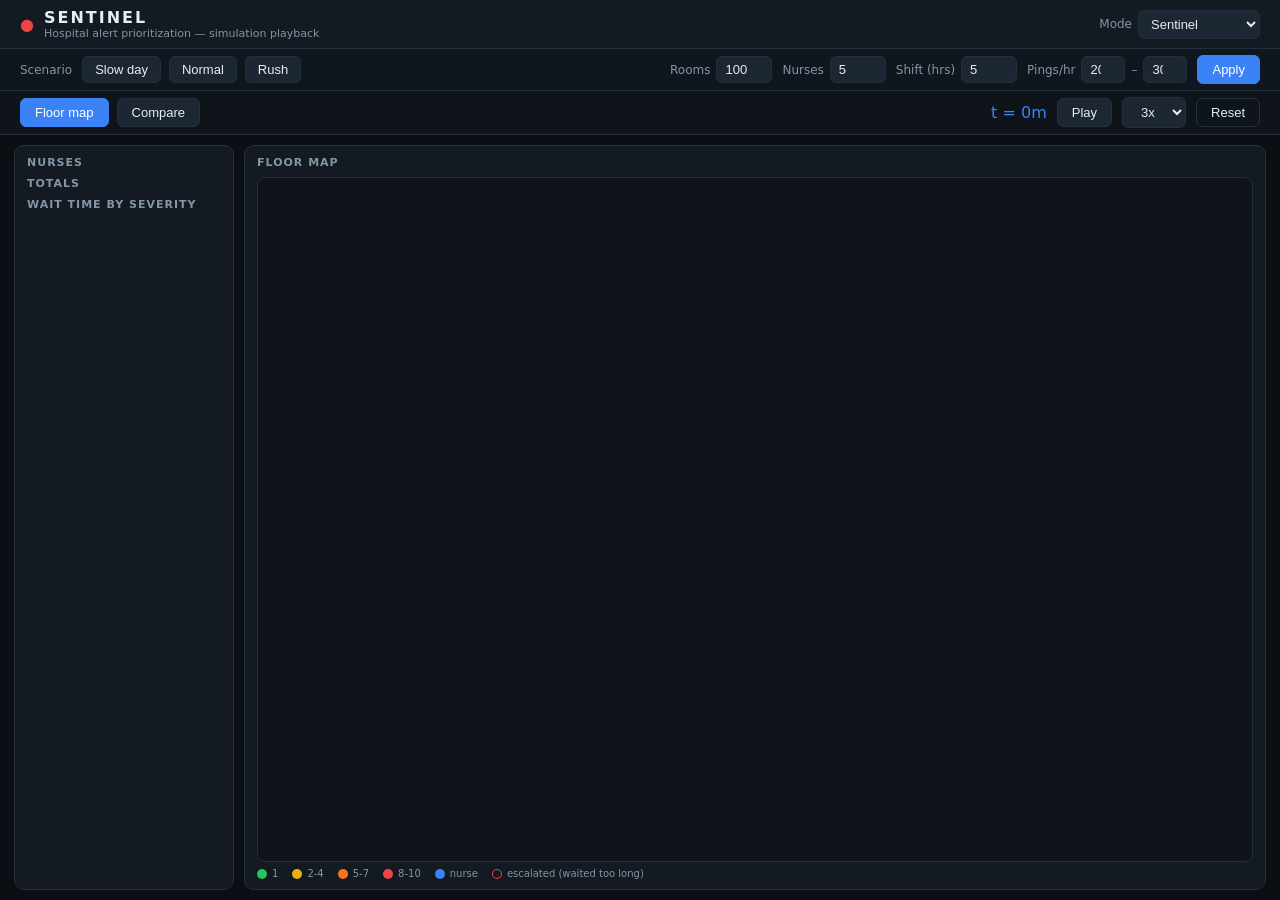
==== backend/static/index.html @ fffb21c1 "checkpoint before Sentinel product expansion" ====
<!DOCTYPE html>
<html lang="en">
<head>
<meta charset="UTF-8">
<meta name="viewport" content="width=device-width, initial-scale=1.0">
<title>Sentinel</title>
<link rel="stylesheet" href="style.css">
</head>
<body>
  <header class="topbar">
    <div class="brand">
      <span class="brand-mark">&#9679;</span>
      <div>
        <h1>SENTINEL</h1>
        <p class="subtitle">Hospital alert prioritization &mdash; simulation playback</p>
      </div>
    </div>
    <div class="controls">
      <label class="field" id="modeField">
        <span>Mode</span>
        <select id="modeSelect" class="btn">
          <option value="fifo">Normal (FIFO)</option>
          <option value="greedy">Greedy</option>
          <option value="sentinel" selected>Sentinel</option>
        </select>
      </label>
    </div>
  </header>

  <div class="scenario-bar">
    <div class="scenario-presets">
      <span class="scenario-label">Scenario</span>
      <button class="btn preset-btn" data-preset="slow">Slow day</button>
      <button class="btn preset-btn" data-preset="normal">Normal</button>
      <button class="btn preset-btn" data-preset="rush">Rush</button>
    </div>
    <div class="controls scenario-fields">
      <label class="field">
        <span>Rooms</span>
        <input id="roomsInput" class="btn nurses-input" type="number" min="5" max="300" value="100">
      </label>
      <label class="field">
        <span>Nurses</span>
        <input id="nursesInput" class="btn nurses-input" type="number" min="1" max="20" value="5">
      </label>
      <label class="field">
        <span>Shift (hrs)</span>
        <input id="shiftInput" class="btn nurses-input" type="number" min="1" max="12" value="5">
      </label>
      <label class="field">
        <span>Pings/hr</span>
        <input id="pingsMinInput" class="btn nurses-input small" type="number" min="1" max="200" value="20">
        <span class="range-dash">&ndash;</span>
        <input id="pingsMaxInput" class="btn nurses-input small" type="number" min="1" max="200" value="30">
      </label>
      <button id="applyBtn" class="btn btn-accent">Apply</button>
    </div>
  </div>

  <div class="subbar">
    <div class="view-toggle">
      <button id="viewMapBtn" class="btn active">Floor map</button>
      <button id="viewCompareBtn" class="btn">Compare</button>
    </div>
    <div class="controls">
      <span class="clock" id="clock">t = 0m</span>
      <button id="playBtn" class="btn">Play</button>
      <select id="speedSelect" class="btn">
        <option value="600">1x</option>
        <option value="250" selected>3x</option>
        <option value="80">8x</option>
      </select>
      <button id="resetBtn" class="btn btn-ghost">Reset</button>
    </div>
  </div>

  <main class="layout">
    <section id="mapView" class="map-layout">
      <section id="sidePanel" class="panel side-panel">
        <h2>Nurses</h2>
        <div id="nurses" class="nurses"></div>

        <h2 class="stats-heading">Totals</h2>
        <div id="totals" class="stats"></div>

        <h2 class="stats-heading">Wait time by severity</h2>
        <div id="stats" class="stats"></div>

        <h2 class="stats-heading" id="sentinelMetricsHeading" style="display:none;">Sentinel metrics</h2>
        <div id="sentinelMetrics" class="stats"></div>
      </section>

      <section class="panel map-panel">
        <h2>Floor map</h2>
        <div class="floor" id="floor"></div>
        <div class="legend">
          <span><i class="dot sev-low"></i>1</span>
          <span><i class="dot sev-mid"></i>2-4</span>
          <span><i class="dot sev-high"></i>5-7</span>
          <span><i class="dot sev-crit"></i>8-10</span>
          <span><i class="dot nurse-dot-legend"></i>nurse</span>
          <span><i class="dot escalated-legend"></i>escalated (waited too long)</span>
        </div>
      </section>
    </section>

    <section id="compareView" class="compare-view" style="display:none;">
      <div class="panel compare-col compare-sentinel">
        <h2 class="compare-title">SENTINEL <span id="sentinelBadge" class="badge"></span></h2>
        <div class="floor floor-compare" id="floorSentinel"></div>
        <div class="compare-stats-row">
          <div>
            <h3 class="stats-heading">Totals</h3>
            <div id="totalsSentinel" class="stats"></div>
          </div>
          <div>
            <h3 class="stats-heading">Wait by severity</h3>
            <div id="statsSentinel" class="stats"></div>
          </div>
          <div>
            <h3 class="stats-heading">Sentinel metrics</h3>
            <div id="sentinelMetricsCompare" class="stats"></div>
          </div>
        </div>
      </div>
      <div class="panel compare-col compare-fifo">
        <h2 class="compare-title">NORMAL (FIFO) <span id="fifoBadge" class="badge"></span></h2>
        <div class="floor floor-compare" id="floorFifo"></div>
        <div class="compare-stats-row">
          <div>
            <h3 class="stats-heading">Totals</h3>
            <div id="totalsFifo" class="stats"></div>
          </div>
          <div>
            <h3 class="stats-heading">Wait by severity</h3>
            <div id="statsFifo" class="stats"></div>
          </div>
        </div>
      </div>
      <div class="legend compare-legend">
        <span><i class="dot sev-low"></i>1</span>
        <span><i class="dot sev-mid"></i>2-4</span>
        <span><i class="dot sev-high"></i>5-7</span>
        <span><i class="dot sev-crit"></i>8-10</span>
        <span><i class="dot nurse-dot-legend"></i>nurse</span>
        <span><i class="dot escalated-legend"></i>escalated (waited too long)</span>
      </div>
    </section>
  </main>

  <script src="app.js"></script>
</body>
</html>
---- backend/static/style.css ----
:root {
  --bg: #0b0f14;
  --panel: #131a22;
  --panel-border: #22303c;
  --text: #e6edf3;
  --text-dim: #8296a6;
  --accent: #3b82f6;

  --sev-low: #22c55e;
  --sev-mid: #eab308;
  --sev-high: #f97316;
  --sev-crit: #ef4444;
}

* { box-sizing: border-box; }

html, body {
  height: 100%;
  margin: 0;
  overflow: hidden; /* the page itself never scrolls - individual panels do if they must */
}

body {
  display: flex;
  flex-direction: column;
  background: var(--bg);
  color: var(--text);
  font-family: "Segoe UI", system-ui, -apple-system, sans-serif;
}

.topbar, .scenario-bar, .subbar { flex: 0 0 auto; }

.topbar {
  display: flex;
  justify-content: space-between;
  align-items: center;
  padding: 8px 20px;
  background: var(--panel);
  border-bottom: 1px solid var(--panel-border);
}

.brand { display: flex; align-items: center; gap: 10px; }
.brand-mark { color: var(--sev-crit); font-size: 16px; }
.brand h1 { margin: 0; font-size: 16px; letter-spacing: 2px; }
.subtitle { margin: 0; font-size: 11px; color: var(--text-dim); }

.controls { display: flex; align-items: center; gap: 10px; }
.clock {
  font-variant-numeric: tabular-nums;
  font-size: 16px;
  color: var(--accent);
  min-width: 70px;
  text-align: right;
}

.btn {
  background: #1c2733;
  color: var(--text);
  border: 1px solid var(--panel-border);
  border-radius: 6px;
  padding: 6px 14px;
  font-size: 13px;
  cursor: pointer;
}
.btn:hover { background: #24323f; }
.btn-ghost { background: transparent; }
.btn-accent { background: var(--accent); border-color: var(--accent); color: #fff; }
.btn-accent:hover { background: #2f6fd6; }
.btn.active { background: var(--accent); border-color: var(--accent); color: #fff; }

.field {
  display: flex;
  align-items: center;
  gap: 6px;
  font-size: 12px;
  color: var(--text-dim);
  padding: 0;
  background: transparent;
  border: none;
}
.field span { white-space: nowrap; }
.field select, .nurses-input { padding: 5px 8px; }
.nurses-input { width: 56px; }

.subbar {
  display: flex;
  justify-content: space-between;
  align-items: center;
  padding: 6px 20px;
  background: #0e141a;
  border-bottom: 1px solid var(--panel-border);
}

.scenario-bar {
  display: flex;
  justify-content: space-between;
  align-items: center;
  flex-wrap: wrap;
  gap: 8px;
  padding: 6px 20px;
  background: #10161e;
  border-bottom: 1px solid var(--panel-border);
}

.scenario-presets { display: flex; align-items: center; gap: 8px; }
.scenario-label { font-size: 12px; color: var(--text-dim); margin-right: 2px; }
.preset-btn { padding: 5px 12px; }

.scenario-fields { flex-wrap: wrap; }
.nurses-input.small { width: 44px; }
.range-dash { color: var(--text-dim); }

.view-toggle { display: flex; gap: 8px; }

.layout {
  padding: 10px 14px;
  flex: 1 1 auto;
  min-height: 0; /* required for a flex child to actually shrink instead of overflowing */
  display: flex;
  flex-direction: column;
}

.map-layout {
  display: grid;
  grid-template-columns: 220px 1fr;
  gap: 10px;
  align-items: stretch;
  flex: 1 1 auto;
  min-height: 0;
}

@media (max-width: 900px) {
  .map-layout { grid-template-columns: 1fr; }
}

/* --- compare view --- */

.compare-view {
  display: grid;
  grid-template-columns: 1fr 1fr;
  grid-template-rows: 1fr auto;
  gap: 10px;
  position: relative;
  flex: 1 1 auto;
  min-height: 0;
}

@media (max-width: 900px) {
  .compare-view { grid-template-columns: 1fr; }
}

.compare-col {
  border-top: 3px solid var(--panel-border);
  display: flex;
  flex-direction: column;
  min-height: 0;
}
.compare-sentinel { border-top-color: var(--accent); }
.compare-fifo { border-top-color: var(--text-dim); }

.compare-title {
  display: flex;
  align-items: center;
  gap: 8px;
  font-size: 12px;
  letter-spacing: 1px;
  color: var(--text);
  text-transform: none;
  flex: 0 0 auto;
}

.badge {
  font-size: 9px;
  font-weight: 700;
  padding: 2px 7px;
  border-radius: 10px;
  background: #1c2733;
  color: var(--text-dim);
  letter-spacing: 0.5px;
}
.badge.complete { background: var(--sev-low); color: #0b0f14; }

.compare-stats-row {
  display: grid;
  grid-template-columns: 1fr 1fr;
  gap: 10px;
  margin-top: 6px;
  flex: 0 0 auto;
  max-height: 22vh;
  overflow-y: auto;
}

.compare-legend {
  grid-column: 1 / -1;
  justify-content: center;
  flex: 0 0 auto;
  margin: 4px 0 0;
}

.stat-highlight { color: var(--sev-crit) !important; }

/* --- floor map --- */

.map-panel {
  display: flex;
  flex-direction: column;
  min-height: 0;
}

.floor {
  position: relative;
  display: grid;
  grid-template-columns: repeat(auto-fill, minmax(40px, 1fr));
  grid-auto-rows: 34px;
  gap: 4px;
  padding: 22px 6px 6px;
  background: #0e141a;
  border: 1px solid var(--panel-border);
  border-radius: 8px;
  flex: 1 1 auto;
  min-height: 0;
  overflow-y: auto; /* safety net at very high room counts - the page itself never scrolls */
}

.floor-compare {
  grid-template-columns: repeat(auto-fill, minmax(30px, 1fr));
  grid-auto-rows: 26px;
  padding: 18px 4px 4px;
  gap: 3px;
}
.floor-compare .room-number { font-size: 8px; }
.floor-compare .room-status { display: none; } /* no room for status text at this size */
.floor-compare .nurse-marker { width: 14px; height: 14px; font-size: 7px; }

.room {
  position: relative;
  border: 1.5px solid var(--panel-border);
  border-radius: 4px;
  background: #0f151c;
  display: flex;
  flex-direction: column;
  align-items: center;
  justify-content: center;
  gap: 1px;
  transition: border-color 0.3s, background 0.3s;
  overflow: hidden;
}
.room .room-number { font-size: 9px; font-weight: 600; color: var(--text-dim); }
.room .room-status { font-size: 7px; color: var(--text-dim); text-align: center; padding: 0 2px; line-height: 1.1; }

.room.sev-low { border-color: var(--sev-low); background: rgba(34,197,94,0.08); }
.room.sev-mid { border-color: var(--sev-mid); background: rgba(234,179,8,0.08); }
.room.sev-high { border-color: var(--sev-high); background: rgba(249,115,22,0.1); }
.room.sev-crit { border-color: var(--sev-crit); background: rgba(239,68,68,0.12); }
.room.interrupted { animation: pulse 1s ease-in-out infinite; }

.nurse-marker {
  position: absolute;
  width: 20px;
  height: 20px;
  border-radius: 50%;
  background: var(--accent);
  border: 2px solid #fff;
  color: #fff;
  font-size: 9px;
  font-weight: 700;
  display: flex;
  align-items: center;
  justify-content: center;
  transform: translate(-50%, -50%);
  transition: left 0.6s ease, top 0.6s ease;
  z-index: 5;
  box-shadow: 0 2px 6px rgba(0,0,0,0.4);
}

.legend {
  display: flex;
  gap: 14px;
  flex: 0 0 auto;
  margin-top: 6px;
  font-size: 10px;
  color: var(--text-dim);
  align-items: center;
}
.legend .dot {
  display: inline-block;
  width: 10px;
  height: 10px;
  border-radius: 50%;
  margin-right: 5px;
  vertical-align: middle;
}
.legend .sev-low { background: var(--sev-low); }
.legend .sev-mid { background: var(--sev-mid); }
.legend .sev-high { background: var(--sev-high); }
.legend .sev-crit { background: var(--sev-crit); }
.legend .nurse-dot-legend { background: var(--accent); }
.legend .escalated-legend { background: none; border: 1px solid var(--sev-crit); }
.escalated-mark { color: var(--sev-crit); font-size: 9px; }

.panel {
  background: var(--panel);
  border: 1px solid var(--panel-border);
  border-radius: 10px;
  padding: 10px 12px;
}

.panel h2 {
  margin: 0 0 8px;
  font-size: 11px;
  text-transform: uppercase;
  letter-spacing: 1px;
  color: var(--text-dim);
}

.stats-heading { margin-top: 10px; }

.side-panel {
  display: flex;
  flex-direction: column;
  min-height: 0;
  overflow-y: auto;
}

.nurses { display: flex; flex-direction: column; gap: 5px; }

.nurse-card {
  border: 1px solid var(--panel-border);
  border-radius: 6px;
  padding: 5px 8px;
  background: #0f151c;
  transition: border-color 0.3s;
}
.nurse-card.busy { border-color: var(--accent); }
.nurse-card .nurse-label { font-size: 9px; color: var(--text-dim); letter-spacing: 1px; }
.nurse-card .nurse-alert { margin-top: 2px; font-size: 11px; }
.nurse-card .nurse-idle { margin-top: 2px; font-size: 11px; color: var(--text-dim); font-style: italic; }

.stats { display: flex; flex-direction: column; gap: 3px; font-size: 11px; color: var(--text-dim); }
.stats b { color: var(--text); font-weight: 600; }

@keyframes pulse {
  0%, 100% { box-shadow: 0 0 0 1px rgba(239,68,68,0.3); }
  50% { box-shadow: 0 0 0 4px rgba(239,68,68,0.5); }
}
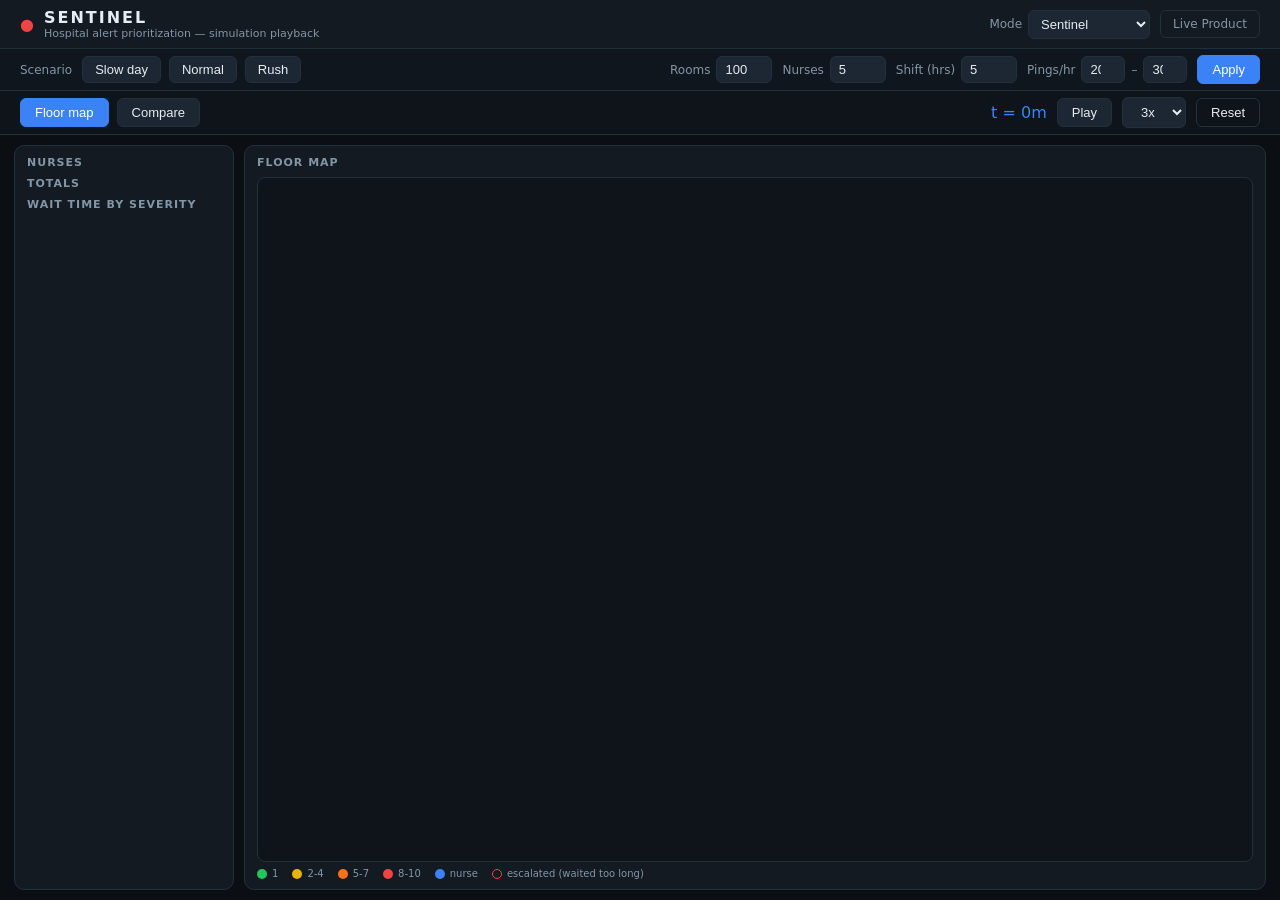
==== commit 67d1e32f: "checkpoint: working Sentinel product expansion" ====
--- a/backend/static/index.html
+++ b/backend/static/index.html
@@ -24,6 +24,7 @@
           <option value="sentinel" selected>Sentinel</option>
         </select>
       </label>
+      <a class="nav-link" href="/product.html">Live Product</a>
     </div>
   </header>
 
--- a/backend/static/style.css
+++ b/backend/static/style.css
@@ -13,6 +13,13 @@
 }
 
 * { box-sizing: border-box; }
+
+/* The `hidden` attribute must always win, even over a class or inline style
+   that sets its own `display` (e.g. .modal-overlay, .auth-view, or the
+   command-center section's inline display:flex) - without !important here,
+   those rules silently out-rank the browser's default [hidden]{display:none}
+   and the element stays visible/stuck even after JS sets .hidden = true. */
+[hidden] { display: none !important; }
 
 html, body {
   height: 100%;
@@ -343,3 +350,117 @@
   0%, 100% { box-shadow: 0 0 0 1px rgba(239,68,68,0.3); }
   50% { box-shadow: 0 0 0 4px rgba(239,68,68,0.5); }
 }
+
+.command-view { display: flex; flex-direction: column; flex: 1 1 auto; min-height: 0; }
+
+.nav-link { color: var(--text-dim); text-decoration: none; font-size: 12px; border: 1px solid var(--panel-border); border-radius: 6px; padding: 6px 12px; }
+.nav-link:hover { color: var(--text); border-color: var(--accent); }
+
+/* --- product: login / shift setup --- */
+
+.auth-view {
+  flex: 1 1 auto;
+  display: flex;
+  align-items: center;
+  justify-content: center;
+  min-height: 0;
+  overflow-y: auto;
+  padding: 20px;
+}
+
+.auth-card {
+  background: var(--panel);
+  border: 1px solid var(--panel-border);
+  border-radius: 12px;
+  padding: 28px 32px;
+  width: 100%;
+  max-width: 360px;
+  display: flex;
+  flex-direction: column;
+  gap: 14px;
+}
+.auth-card h1 { margin: 0; font-size: 20px; letter-spacing: 3px; text-align: center; }
+.auth-card .brand-mark { text-align: center; color: var(--sev-crit); font-size: 22px; }
+.auth-card h2 { margin: 0 0 4px; font-size: 15px; }
+.auth-card label { display: flex; flex-direction: column; gap: 5px; font-size: 12px; color: var(--text-dim); }
+.auth-card input[type="text"], .auth-card input[type="password"], .auth-card input[type="number"] {
+  background: #1c2733; color: var(--text); border: 1px solid var(--panel-border);
+  border-radius: 6px; padding: 8px 10px; font-size: 13px;
+}
+
+.setup-card { max-width: 460px; }
+.nurse-rows { display: flex; flex-direction: column; gap: 8px; }
+.nurse-row { display: grid; grid-template-columns: 1fr 1fr; gap: 8px; }
+.nurse-row input { width: 100%; }
+
+/* --- product: command center --- */
+
+.cc-layout {
+  padding: 10px 14px;
+  flex: 1 1 auto;
+  min-height: 0;
+  display: grid;
+  grid-template-columns: 220px 1fr 260px;
+  gap: 10px;
+}
+@media (max-width: 1100px) {
+  .cc-layout { grid-template-columns: 1fr; }
+}
+
+.events-panel { display: flex; flex-direction: column; min-height: 0; overflow-y: auto; gap: 8px; }
+.event-card {
+  border: 1px solid var(--panel-border); border-radius: 6px; padding: 8px; background: #0f151c;
+  display: flex; flex-direction: column; gap: 4px; font-size: 11px;
+}
+.event-card .event-room { font-weight: 700; font-size: 12px; }
+.event-card .event-vitals { color: var(--text-dim); }
+.event-card .event-note { color: var(--sev-mid); }
+
+.nurse-card { cursor: pointer; }
+.nurse-card .nurse-status-tag { font-size: 9px; padding: 1px 6px; border-radius: 8px; background: #1c2733; color: var(--text-dim); margin-left: 4px; }
+.nurse-card .nurse-status-tag.status-busy { background: var(--sev-crit); color: #0b0f14; }
+.nurse-card .nurse-status-tag.status-assigned { background: var(--sev-mid); color: #0b0f14; }
+.nurse-card .nurse-status-tag.status-available { background: var(--sev-low); color: #0b0f14; }
+
+/* --- product: inline event grading (right on each event card - no modal) --- */
+
+.grade-buttons { display: flex; gap: 6px; justify-content: center; }
+.grade-btn {
+  flex: 1; padding: 6px 0; border-radius: 6px; border: 2px solid var(--panel-border);
+  background: #1c2733; color: var(--text); cursor: pointer; font-size: 14px;
+}
+.grade-btn.grade-GREEN { border-color: var(--sev-low); }
+.grade-btn.grade-YELLOW { border-color: var(--sev-mid); }
+.grade-btn.grade-ORANGE { border-color: var(--sev-high); }
+.grade-btn.grade-RED { border-color: var(--sev-crit); }
+.grade-btn.selected.grade-GREEN { background: var(--sev-low); }
+.grade-btn.selected.grade-YELLOW { background: var(--sev-mid); }
+.grade-btn.selected.grade-ORANGE { background: var(--sev-high); }
+.grade-btn.selected.grade-RED { background: var(--sev-crit); }
+
+.event-card .confirm-btn { width: 100%; }
+.event-card .confirm-btn:disabled { opacity: 0.4; cursor: not-allowed; }
+
+/* --- product: manual-mode nurse assignment (Queue panel) --- */
+
+#ccQueue { display: flex; flex-direction: column; gap: 6px; margin-bottom: 4px; }
+.nurse-select { width: 100%; }
+.event-card .assign-btn { width: 100%; margin-top: 2px; }
+.event-card .assign-btn:disabled, .event-card .nurse-select:disabled { opacity: 0.4; cursor: not-allowed; }
+
+/* --- product: nurse POV --- */
+
+.pov-view { flex: 1 1 auto; display: flex; justify-content: center; padding: 20px; overflow-y: auto; min-height: 0; }
+.pov-card { width: 100%; max-width: 420px; display: flex; flex-direction: column; gap: 14px; align-self: flex-start; }
+.pov-card h1 { margin: 0; font-size: 20px; }
+.pov-role { color: var(--text-dim); font-size: 12px; margin-top: -10px; }
+
+.pov-task { border: 1px solid var(--panel-border); border-radius: 10px; padding: 16px; display: flex; flex-direction: column; gap: 10px; }
+.pov-room { font-size: 22px; font-weight: 700; }
+.pov-desc { font-size: 14px; color: var(--text); }
+.pov-grade { font-size: 18px; }
+.pov-goal { color: var(--text-dim); font-size: 12px; }
+.pov-elapsed { font-variant-numeric: tabular-nums; font-size: 20px; }
+
+.up-next { border: 1px dashed var(--panel-border); border-radius: 10px; padding: 12px; font-size: 12px; color: var(--text-dim); }
+.up-next .up-next-heading { letter-spacing: 1px; font-size: 10px; text-transform: uppercase; margin-bottom: 6px; }
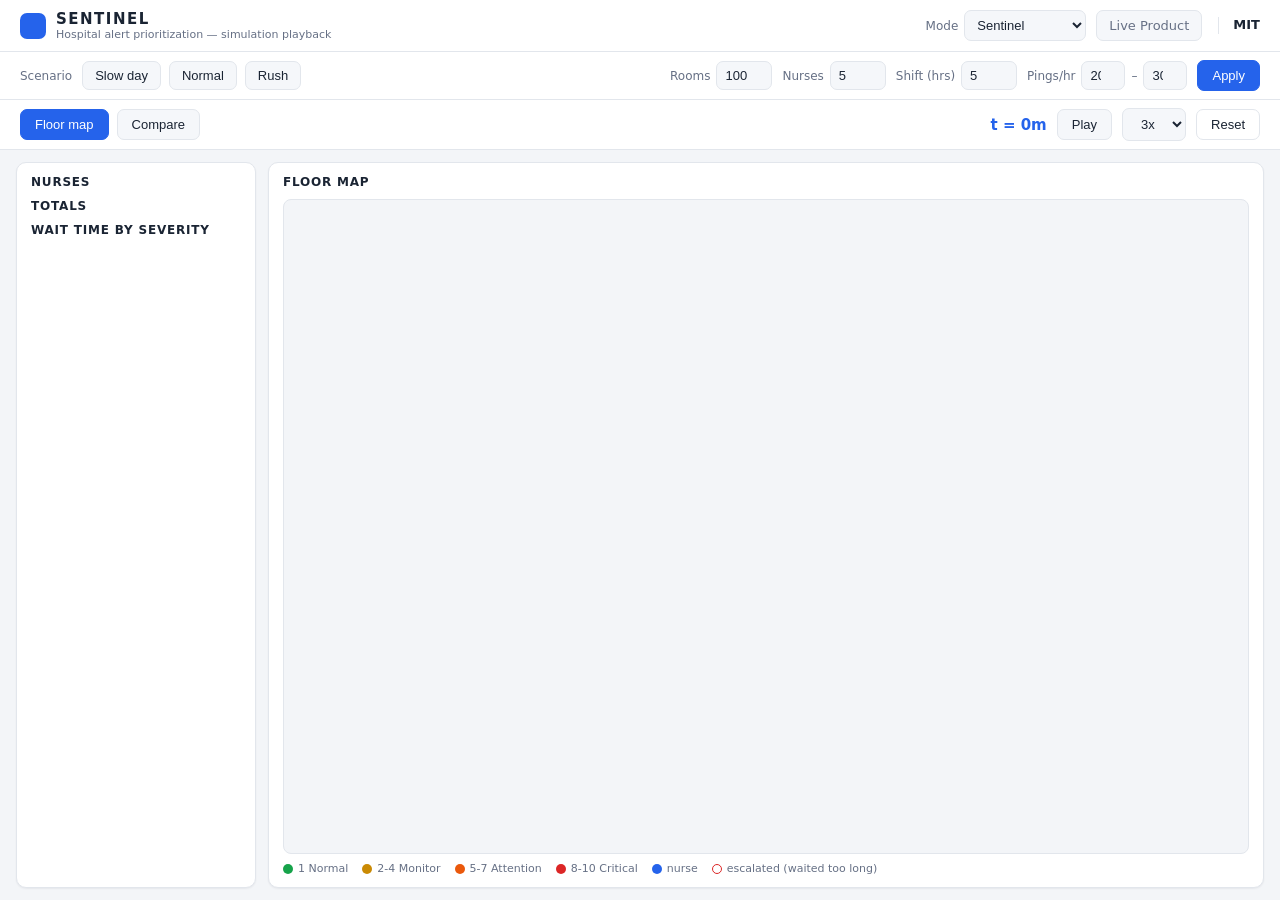
==== commit 169fe28a: "checkpoint before repository reorganization" ====
--- a/backend/static/index.html
+++ b/backend/static/index.html
@@ -9,22 +9,27 @@
 <body>
   <header class="topbar">
     <div class="brand">
-      <span class="brand-mark">&#9679;</span>
+      <span class="brand-mark" aria-hidden="true"></span>
       <div>
         <h1>SENTINEL</h1>
         <p class="subtitle">Hospital alert prioritization &mdash; simulation playback</p>
       </div>
     </div>
-    <div class="controls">
-      <label class="field" id="modeField">
-        <span>Mode</span>
-        <select id="modeSelect" class="btn">
-          <option value="fifo">Normal (FIFO)</option>
-          <option value="greedy">Greedy</option>
-          <option value="sentinel" selected>Sentinel</option>
-        </select>
-      </label>
-      <a class="nav-link" href="/product.html">Live Product</a>
+    <div class="header-right">
+      <div class="controls">
+        <label class="field" id="modeField">
+          <span>Mode</span>
+          <select id="modeSelect" class="btn">
+            <option value="fifo">Normal (FIFO)</option>
+            <option value="greedy">Greedy</option>
+            <option value="sentinel" selected>Sentinel</option>
+          </select>
+        </label>
+        <a class="nav-link" href="/product.html">Live Product</a>
+      </div>
+      <div class="header-user">
+        <span class="header-user-name">MIT</span>
+      </div>
     </div>
   </header>
 
@@ -95,10 +100,10 @@
         <h2>Floor map</h2>
         <div class="floor" id="floor"></div>
         <div class="legend">
-          <span><i class="dot sev-low"></i>1</span>
-          <span><i class="dot sev-mid"></i>2-4</span>
-          <span><i class="dot sev-high"></i>5-7</span>
-          <span><i class="dot sev-crit"></i>8-10</span>
+          <span><i class="dot sev-low"></i>1 Normal</span>
+          <span><i class="dot sev-mid"></i>2-4 Monitor</span>
+          <span><i class="dot sev-high"></i>5-7 Attention</span>
+          <span><i class="dot sev-crit"></i>8-10 Critical</span>
           <span><i class="dot nurse-dot-legend"></i>nurse</span>
           <span><i class="dot escalated-legend"></i>escalated (waited too long)</span>
         </div>
@@ -139,10 +144,10 @@
         </div>
       </div>
       <div class="legend compare-legend">
-        <span><i class="dot sev-low"></i>1</span>
-        <span><i class="dot sev-mid"></i>2-4</span>
-        <span><i class="dot sev-high"></i>5-7</span>
-        <span><i class="dot sev-crit"></i>8-10</span>
+        <span><i class="dot sev-low"></i>1 Normal</span>
+        <span><i class="dot sev-mid"></i>2-4 Monitor</span>
+        <span><i class="dot sev-high"></i>5-7 Attention</span>
+        <span><i class="dot sev-crit"></i>8-10 Critical</span>
         <span><i class="dot nurse-dot-legend"></i>nurse</span>
         <span><i class="dot escalated-legend"></i>escalated (waited too long)</span>
       </div>
@@ -150,5 +155,6 @@
   </main>
 
   <script src="app.js"></script>
+  <script src="grid-fit.js"></script>
 </body>
 </html>
--- a/backend/static/style.css
+++ b/backend/static/style.css
@@ -1,15 +1,21 @@
 :root {
-  --bg: #0b0f14;
-  --panel: #131a22;
-  --panel-border: #22303c;
-  --text: #e6edf3;
-  --text-dim: #8296a6;
-  --accent: #3b82f6;
-
-  --sev-low: #22c55e;
-  --sev-mid: #eab308;
-  --sev-high: #f97316;
-  --sev-crit: #ef4444;
+  --bg: #f3f5f8;
+  --panel: #ffffff;
+  --panel-border: #e2e6ec;
+  --text: #1a2433;
+  --text-dim: #667085;
+  --accent: #2563eb;
+  --accent-dark: #1d4ed8;
+  --accent-tint: #eaf1fe;
+  --control-bg: #f5f7fa;
+  --control-bg-hover: #eaeef3;
+  --shadow-sm: 0 1px 2px rgba(16, 24, 40, 0.06);
+  --shadow-md: 0 2px 8px rgba(16, 24, 40, 0.08);
+
+  --sev-low: #16a34a;
+  --sev-mid: #ca8a04;
+  --sev-high: #ea580c;
+  --sev-crit: #dc2626;
 }
 
 * { box-sizing: border-box; }
@@ -32,7 +38,7 @@
   flex-direction: column;
   background: var(--bg);
   color: var(--text);
-  font-family: "Segoe UI", system-ui, -apple-system, sans-serif;
+  font-family: -apple-system, "Segoe UI", system-ui, Roboto, sans-serif;
 }
 
 .topbar, .scenario-bar, .subbar { flex: 0 0 auto; }
@@ -41,38 +47,59 @@
   display: flex;
   justify-content: space-between;
   align-items: center;
-  padding: 8px 20px;
+  padding: 10px 20px;
   background: var(--panel);
   border-bottom: 1px solid var(--panel-border);
 }
 
 .brand { display: flex; align-items: center; gap: 10px; }
-.brand-mark { color: var(--sev-crit); font-size: 16px; }
-.brand h1 { margin: 0; font-size: 16px; letter-spacing: 2px; }
+.brand-mark {
+  display: inline-block;
+  width: 26px;
+  height: 26px;
+  border-radius: 7px;
+  background: var(--accent);
+}
+.brand h1 { margin: 0; font-size: 15px; letter-spacing: 1.5px; color: var(--text); }
 .subtitle { margin: 0; font-size: 11px; color: var(--text-dim); }
+
+.header-right { display: flex; align-items: center; gap: 16px; }
+
+.header-user {
+  display: flex;
+  flex-direction: column;
+  align-items: flex-end;
+  line-height: 1.3;
+  padding-left: 14px;
+  border-left: 1px solid var(--panel-border);
+}
+.header-user-name { font-size: 13px; font-weight: 600; color: var(--text); }
+.header-org { font-size: 11px; color: var(--text-dim); }
 
 .controls { display: flex; align-items: center; gap: 10px; }
 .clock {
   font-variant-numeric: tabular-nums;
-  font-size: 16px;
+  font-size: 15px;
+  font-weight: 600;
   color: var(--accent);
   min-width: 70px;
   text-align: right;
 }
 
 .btn {
-  background: #1c2733;
+  background: var(--control-bg);
   color: var(--text);
   border: 1px solid var(--panel-border);
-  border-radius: 6px;
-  padding: 6px 14px;
+  border-radius: 7px;
+  padding: 7px 14px;
   font-size: 13px;
   cursor: pointer;
-}
-.btn:hover { background: #24323f; }
+  transition: background 0.15s, border-color 0.15s;
+}
+.btn:hover { background: var(--control-bg-hover); }
 .btn-ghost { background: transparent; }
 .btn-accent { background: var(--accent); border-color: var(--accent); color: #fff; }
-.btn-accent:hover { background: #2f6fd6; }
+.btn-accent:hover { background: var(--accent-dark); }
 .btn.active { background: var(--accent); border-color: var(--accent); color: #fff; }
 
 .field {
@@ -86,15 +113,15 @@
   border: none;
 }
 .field span { white-space: nowrap; }
-.field select, .nurses-input { padding: 5px 8px; }
+.field select, .nurses-input { padding: 6px 8px; }
 .nurses-input { width: 56px; }
 
 .subbar {
   display: flex;
   justify-content: space-between;
   align-items: center;
-  padding: 6px 20px;
-  background: #0e141a;
+  padding: 8px 20px;
+  background: var(--panel);
   border-bottom: 1px solid var(--panel-border);
 }
 
@@ -104,14 +131,14 @@
   align-items: center;
   flex-wrap: wrap;
   gap: 8px;
-  padding: 6px 20px;
-  background: #10161e;
+  padding: 8px 20px;
+  background: var(--panel);
   border-bottom: 1px solid var(--panel-border);
 }
 
 .scenario-presets { display: flex; align-items: center; gap: 8px; }
 .scenario-label { font-size: 12px; color: var(--text-dim); margin-right: 2px; }
-.preset-btn { padding: 5px 12px; }
+.preset-btn { padding: 6px 12px; }
 
 .scenario-fields { flex-wrap: wrap; }
 .nurses-input.small { width: 44px; }
@@ -120,7 +147,7 @@
 .view-toggle { display: flex; gap: 8px; }
 
 .layout {
-  padding: 10px 14px;
+  padding: 12px 16px;
   flex: 1 1 auto;
   min-height: 0; /* required for a flex child to actually shrink instead of overflowing */
   display: flex;
@@ -129,8 +156,8 @@
 
 .map-layout {
   display: grid;
-  grid-template-columns: 220px 1fr;
-  gap: 10px;
+  grid-template-columns: 240px 1fr;
+  gap: 12px;
   align-items: stretch;
   flex: 1 1 auto;
   min-height: 0;
@@ -146,7 +173,7 @@
   display: grid;
   grid-template-columns: 1fr 1fr;
   grid-template-rows: 1fr auto;
-  gap: 10px;
+  gap: 12px;
   position: relative;
   flex: 1 1 auto;
   min-height: 0;
@@ -170,6 +197,7 @@
   align-items: center;
   gap: 8px;
   font-size: 12px;
+  font-weight: 700;
   letter-spacing: 1px;
   color: var(--text);
   text-transform: none;
@@ -181,19 +209,21 @@
   font-weight: 700;
   padding: 2px 7px;
   border-radius: 10px;
-  background: #1c2733;
+  background: var(--control-bg);
   color: var(--text-dim);
   letter-spacing: 0.5px;
 }
-.badge.complete { background: var(--sev-low); color: #0b0f14; }
+.badge.complete { background: var(--sev-low); color: #fff; }
 
 .compare-stats-row {
   display: grid;
   grid-template-columns: 1fr 1fr;
   gap: 10px;
-  margin-top: 6px;
+  margin-top: 8px;
   flex: 0 0 auto;
-  max-height: 22vh;
+  height: 22vh; /* fixed (not max-height) so both compare columns give their
+                   floor grid the same remaining space, regardless of how many
+                   stat blocks either side happens to have */
   overflow-y: auto;
 }
 
@@ -206,6 +236,26 @@
 
 .stat-highlight { color: var(--sev-crit) !important; }
 
+/* --- summary cards (Live Product) --- */
+
+.summary-row {
+  display: grid;
+  grid-template-columns: repeat(auto-fit, minmax(160px, 1fr));
+  gap: 12px;
+  flex: 0 0 auto;
+  margin-bottom: 12px;
+}
+
+.summary-card {
+  background: var(--panel);
+  border: 1px solid var(--panel-border);
+  border-radius: 10px;
+  padding: 12px 16px;
+  box-shadow: var(--shadow-sm);
+}
+.summary-label { font-size: 12px; color: var(--text-dim); margin-bottom: 4px; }
+.summary-value { font-size: 26px; font-weight: 700; color: var(--text); line-height: 1.1; }
+
 /* --- floor map --- */
 
 .map-panel {
@@ -217,11 +267,12 @@
 .floor {
   position: relative;
   display: grid;
-  grid-template-columns: repeat(auto-fill, minmax(40px, 1fr));
-  grid-auto-rows: 34px;
-  gap: 4px;
-  padding: 22px 6px 6px;
-  background: #0e141a;
+  grid-template-columns: repeat(var(--fit-cols, auto-fill), minmax(38px, 1fr));
+  grid-auto-rows: 1fr;
+  align-content: stretch;
+  gap: 6px;
+  padding: 24px 8px 8px;
+  background: var(--bg);
   border: 1px solid var(--panel-border);
   border-radius: 8px;
   flex: 1 1 auto;
@@ -230,10 +281,9 @@
 }
 
 .floor-compare {
-  grid-template-columns: repeat(auto-fill, minmax(30px, 1fr));
-  grid-auto-rows: 26px;
-  padding: 18px 4px 4px;
-  gap: 3px;
+  grid-template-columns: repeat(var(--fit-cols, auto-fill), minmax(28px, 1fr));
+  padding: 20px 6px 6px;
+  gap: 4px;
 }
 .floor-compare .room-number { font-size: 8px; }
 .floor-compare .room-status { display: none; } /* no room for status text at this size */
@@ -242,23 +292,23 @@
 .room {
   position: relative;
   border: 1.5px solid var(--panel-border);
-  border-radius: 4px;
-  background: #0f151c;
+  border-radius: 6px;
+  background: var(--panel);
   display: flex;
   flex-direction: column;
   align-items: center;
   justify-content: center;
-  gap: 1px;
+  gap: 2px;
   transition: border-color 0.3s, background 0.3s;
   overflow: hidden;
 }
-.room .room-number { font-size: 9px; font-weight: 600; color: var(--text-dim); }
-.room .room-status { font-size: 7px; color: var(--text-dim); text-align: center; padding: 0 2px; line-height: 1.1; }
-
-.room.sev-low { border-color: var(--sev-low); background: rgba(34,197,94,0.08); }
-.room.sev-mid { border-color: var(--sev-mid); background: rgba(234,179,8,0.08); }
-.room.sev-high { border-color: var(--sev-high); background: rgba(249,115,22,0.1); }
-.room.sev-crit { border-color: var(--sev-crit); background: rgba(239,68,68,0.12); }
+.room .room-number { font-size: 10px; font-weight: 600; color: var(--text-dim); }
+.room .room-status { font-size: 8px; color: var(--text-dim); text-align: center; padding: 0 2px; line-height: 1.2; }
+
+.room.sev-low { border-color: var(--sev-low); background: rgba(22,163,74,0.08); }
+.room.sev-mid { border-color: var(--sev-mid); background: rgba(202,138,4,0.1); }
+.room.sev-high { border-color: var(--sev-high); background: rgba(234,88,12,0.1); }
+.room.sev-crit { border-color: var(--sev-crit); background: rgba(220,38,38,0.1); }
 .room.interrupted { animation: pulse 1s ease-in-out infinite; }
 
 .nurse-marker {
@@ -277,15 +327,16 @@
   transform: translate(-50%, -50%);
   transition: left 0.6s ease, top 0.6s ease;
   z-index: 5;
-  box-shadow: 0 2px 6px rgba(0,0,0,0.4);
+  box-shadow: 0 2px 6px rgba(16,24,40,0.25);
 }
 
 .legend {
   display: flex;
+  flex-wrap: wrap;
   gap: 14px;
   flex: 0 0 auto;
-  margin-top: 6px;
-  font-size: 10px;
+  margin-top: 8px;
+  font-size: 11px;
   color: var(--text-dim);
   align-items: center;
 }
@@ -309,18 +360,20 @@
   background: var(--panel);
   border: 1px solid var(--panel-border);
   border-radius: 10px;
-  padding: 10px 12px;
+  padding: 12px 14px;
+  box-shadow: var(--shadow-sm);
 }
 
 .panel h2 {
-  margin: 0 0 8px;
-  font-size: 11px;
+  margin: 0 0 10px;
+  font-size: 12px;
+  font-weight: 700;
   text-transform: uppercase;
-  letter-spacing: 1px;
-  color: var(--text-dim);
-}
-
-.stats-heading { margin-top: 10px; }
+  letter-spacing: 0.8px;
+  color: var(--text);
+}
+
+.stats-heading { margin-top: 12px; }
 
 .side-panel {
   display: flex;
@@ -329,31 +382,31 @@
   overflow-y: auto;
 }
 
-.nurses { display: flex; flex-direction: column; gap: 5px; }
+.nurses { display: flex; flex-direction: column; gap: 6px; }
 
 .nurse-card {
   border: 1px solid var(--panel-border);
-  border-radius: 6px;
-  padding: 5px 8px;
-  background: #0f151c;
+  border-radius: 7px;
+  padding: 6px 10px;
+  background: var(--bg);
   transition: border-color 0.3s;
 }
-.nurse-card.busy { border-color: var(--accent); }
-.nurse-card .nurse-label { font-size: 9px; color: var(--text-dim); letter-spacing: 1px; }
-.nurse-card .nurse-alert { margin-top: 2px; font-size: 11px; }
-.nurse-card .nurse-idle { margin-top: 2px; font-size: 11px; color: var(--text-dim); font-style: italic; }
-
-.stats { display: flex; flex-direction: column; gap: 3px; font-size: 11px; color: var(--text-dim); }
+.nurse-card.busy { border-color: var(--accent); background: var(--accent-tint); }
+.nurse-card .nurse-label { font-size: 10px; color: var(--text-dim); letter-spacing: 0.6px; font-weight: 600; }
+.nurse-card .nurse-alert { margin-top: 3px; font-size: 12px; }
+.nurse-card .nurse-idle { margin-top: 3px; font-size: 12px; color: var(--text-dim); font-style: italic; }
+
+.stats { display: flex; flex-direction: column; gap: 4px; font-size: 12px; color: var(--text-dim); }
 .stats b { color: var(--text); font-weight: 600; }
 
 @keyframes pulse {
-  0%, 100% { box-shadow: 0 0 0 1px rgba(239,68,68,0.3); }
-  50% { box-shadow: 0 0 0 4px rgba(239,68,68,0.5); }
+  0%, 100% { box-shadow: 0 0 0 1px rgba(220,38,38,0.3); }
+  50% { box-shadow: 0 0 0 4px rgba(220,38,38,0.35); }
 }
 
 .command-view { display: flex; flex-direction: column; flex: 1 1 auto; min-height: 0; }
 
-.nav-link { color: var(--text-dim); text-decoration: none; font-size: 12px; border: 1px solid var(--panel-border); border-radius: 6px; padding: 6px 12px; }
+.nav-link { color: var(--text-dim); text-decoration: none; font-size: 13px; border: 1px solid var(--panel-border); border-radius: 7px; padding: 7px 12px; background: var(--control-bg); }
 .nav-link:hover { color: var(--text); border-color: var(--accent); }
 
 /* --- product: login / shift setup --- */
@@ -366,6 +419,7 @@
   min-height: 0;
   overflow-y: auto;
   padding: 20px;
+  background: var(--bg);
 }
 
 .auth-card {
@@ -378,14 +432,15 @@
   display: flex;
   flex-direction: column;
   gap: 14px;
-}
-.auth-card h1 { margin: 0; font-size: 20px; letter-spacing: 3px; text-align: center; }
-.auth-card .brand-mark { text-align: center; color: var(--sev-crit); font-size: 22px; }
+  box-shadow: var(--shadow-md);
+}
+.auth-card h1 { margin: 0; font-size: 18px; letter-spacing: 2px; text-align: center; color: var(--text); }
+.auth-card .brand-mark { margin: 0 auto; }
 .auth-card h2 { margin: 0 0 4px; font-size: 15px; }
 .auth-card label { display: flex; flex-direction: column; gap: 5px; font-size: 12px; color: var(--text-dim); }
 .auth-card input[type="text"], .auth-card input[type="password"], .auth-card input[type="number"] {
-  background: #1c2733; color: var(--text); border: 1px solid var(--panel-border);
-  border-radius: 6px; padding: 8px 10px; font-size: 13px;
+  background: var(--control-bg); color: var(--text); border: 1px solid var(--panel-border);
+  border-radius: 7px; padding: 9px 10px; font-size: 13px;
 }
 
 .setup-card { max-width: 460px; }
@@ -396,38 +451,63 @@
 /* --- product: command center --- */
 
 .cc-layout {
-  padding: 10px 14px;
+  padding: 0 16px 12px;
   flex: 1 1 auto;
   min-height: 0;
   display: grid;
-  grid-template-columns: 220px 1fr 260px;
-  gap: 10px;
-}
-@media (max-width: 1100px) {
+  grid-template-columns: minmax(0, 1.6fr) 300px 300px;
+  grid-template-rows: auto 1fr;
+  gap: 12px;
+}
+.cc-layout .summary-row { grid-column: 1 / -1; margin: 12px 0 0; }
+
+.side-col {
+  display: flex;
+  flex-direction: column;
+  gap: 12px;
+  min-height: 0;
+}
+.side-col .panel {
+  flex: 1 1 0;
+  min-height: 0;
+  display: flex;
+  flex-direction: column;
+  overflow-y: auto;
+}
+
+@media (max-width: 1300px) {
+  .cc-layout { grid-template-columns: minmax(0, 1fr) 280px; }
+  .cc-layout .side-col { grid-column: 2; }
+  .cc-layout .events-panel { grid-column: 1 / -1; }
+}
+@media (max-width: 900px) {
   .cc-layout { grid-template-columns: 1fr; }
+  .cc-layout .side-col, .cc-layout .events-panel { grid-column: 1; }
+  .side-col { flex-direction: row; }
+  .side-col .panel { max-height: 40vh; }
 }
 
 .events-panel { display: flex; flex-direction: column; min-height: 0; overflow-y: auto; gap: 8px; }
 .event-card {
-  border: 1px solid var(--panel-border); border-radius: 6px; padding: 8px; background: #0f151c;
-  display: flex; flex-direction: column; gap: 4px; font-size: 11px;
-}
-.event-card .event-room { font-weight: 700; font-size: 12px; }
+  border: 1px solid var(--panel-border); border-radius: 8px; padding: 10px; background: var(--bg);
+  display: flex; flex-direction: column; gap: 5px; font-size: 12px;
+}
+.event-card .event-room { font-weight: 700; font-size: 12px; color: var(--text); }
 .event-card .event-vitals { color: var(--text-dim); }
 .event-card .event-note { color: var(--sev-mid); }
 
 .nurse-card { cursor: pointer; }
-.nurse-card .nurse-status-tag { font-size: 9px; padding: 1px 6px; border-radius: 8px; background: #1c2733; color: var(--text-dim); margin-left: 4px; }
-.nurse-card .nurse-status-tag.status-busy { background: var(--sev-crit); color: #0b0f14; }
-.nurse-card .nurse-status-tag.status-assigned { background: var(--sev-mid); color: #0b0f14; }
-.nurse-card .nurse-status-tag.status-available { background: var(--sev-low); color: #0b0f14; }
+.nurse-card .nurse-status-tag { font-size: 9px; padding: 2px 7px; border-radius: 8px; background: var(--control-bg); color: var(--text-dim); margin-left: 4px; font-weight: 600; }
+.nurse-card .nurse-status-tag.status-busy { background: rgba(220,38,38,0.12); color: var(--sev-crit); }
+.nurse-card .nurse-status-tag.status-assigned { background: rgba(202,138,4,0.14); color: var(--sev-mid); }
+.nurse-card .nurse-status-tag.status-available { background: rgba(22,163,74,0.12); color: var(--sev-low); }
 
 /* --- product: inline event grading (right on each event card - no modal) --- */
 
 .grade-buttons { display: flex; gap: 6px; justify-content: center; }
 .grade-btn {
-  flex: 1; padding: 6px 0; border-radius: 6px; border: 2px solid var(--panel-border);
-  background: #1c2733; color: var(--text); cursor: pointer; font-size: 14px;
+  flex: 1; padding: 7px 0; border-radius: 7px; border: 2px solid var(--panel-border);
+  background: var(--control-bg); color: var(--text); cursor: pointer; font-size: 14px;
 }
 .grade-btn.grade-GREEN { border-color: var(--sev-low); }
 .grade-btn.grade-YELLOW { border-color: var(--sev-mid); }
@@ -443,24 +523,93 @@
 
 /* --- product: manual-mode nurse assignment (Queue panel) --- */
 
-#ccQueue { display: flex; flex-direction: column; gap: 6px; margin-bottom: 4px; }
+#ccQueue { display: flex; flex-direction: column; gap: 10px; margin-bottom: 4px; }
 .nurse-select { width: 100%; }
 .event-card .assign-btn { width: 100%; margin-top: 2px; }
 .event-card .assign-btn:disabled, .event-card .nurse-select:disabled { opacity: 0.4; cursor: not-allowed; }
 
 /* --- product: nurse POV --- */
 
-.pov-view { flex: 1 1 auto; display: flex; justify-content: center; padding: 20px; overflow-y: auto; min-height: 0; }
-.pov-card { width: 100%; max-width: 420px; display: flex; flex-direction: column; gap: 14px; align-self: flex-start; }
-.pov-card h1 { margin: 0; font-size: 20px; }
-.pov-role { color: var(--text-dim); font-size: 12px; margin-top: -10px; }
-
-.pov-task { border: 1px solid var(--panel-border); border-radius: 10px; padding: 16px; display: flex; flex-direction: column; gap: 10px; }
+.pov-view { flex: 1 1 auto; display: flex; justify-content: center; padding: 24px; overflow-y: auto; min-height: 0; background: var(--bg); }
+
+.pov-wrap {
+  width: 100%;
+  max-width: 340px;
+  display: flex;
+  flex-direction: column;
+  align-items: center;
+  gap: 16px;
+}
+.pov-back { align-self: flex-start; }
+
+/* The nurse's actual device - a wrist watch, not a desktop panel - so the
+   task info gets a watch-face frame instead of a normal card. */
+.watch-frame {
+  position: relative;
+  width: 100%;
+  background: #1a1d22;
+  border-radius: 48px;
+  padding: 12px;
+  box-shadow: 0 16px 32px rgba(16, 24, 40, 0.22), inset 0 0 0 2px rgba(255, 255, 255, 0.05);
+}
+.watch-crown {
+  position: absolute;
+  right: -5px;
+  top: 96px;
+  width: 10px;
+  height: 30px;
+  background: #33373e;
+  border-radius: 4px;
+  box-shadow: 0 44px 0 -6px #33373e;
+}
+
+.watch-screen {
+  background: var(--panel);
+  border-radius: 38px;
+  padding: 26px 20px 20px;
+  display: flex;
+  flex-direction: column;
+  gap: 16px;
+  min-height: 400px;
+  max-height: 72vh;
+  overflow-y: auto;
+}
+
+.watch-header { text-align: center; padding-bottom: 4px; border-bottom: 1px solid var(--panel-border); }
+.watch-header h1 { margin: 0; font-size: 18px; color: var(--text); }
+.pov-role {
+  display: inline-block;
+  margin-top: 6px;
+  padding: 2px 10px;
+  border-radius: 10px;
+  background: var(--accent-tint);
+  color: var(--accent-dark);
+  font-size: 10px;
+  font-weight: 700;
+  letter-spacing: 0.5px;
+}
+
+.watch-body { display: flex; flex-direction: column; gap: 10px; }
+.watch-section-label {
+  font-size: 10px;
+  font-weight: 700;
+  text-transform: uppercase;
+  letter-spacing: 0.8px;
+  color: var(--text-dim);
+  text-align: center;
+}
+.watch-body .nurse-idle { text-align: center; }
+
+.pov-task { border: 1px solid var(--panel-border); border-radius: 20px; padding: 16px; display: flex; flex-direction: column; align-items: center; gap: 8px; background: var(--bg); text-align: center; }
 .pov-room { font-size: 22px; font-weight: 700; }
-.pov-desc { font-size: 14px; color: var(--text); }
+.pov-desc { font-size: 13px; color: var(--text); }
 .pov-grade { font-size: 18px; }
 .pov-goal { color: var(--text-dim); font-size: 12px; }
-.pov-elapsed { font-variant-numeric: tabular-nums; font-size: 20px; }
-
-.up-next { border: 1px dashed var(--panel-border); border-radius: 10px; padding: 12px; font-size: 12px; color: var(--text-dim); }
+.pov-task .btn { width: 100%; border-radius: 20px; }
+
+#povElapsedWrap { display: flex; flex-direction: column; align-items: center; gap: 6px; width: 100%; }
+.pov-elapsed-label { font-size: 10px; text-transform: uppercase; letter-spacing: 0.8px; color: var(--text-dim); }
+.pov-elapsed { font-variant-numeric: tabular-nums; font-size: 28px; font-weight: 700; color: var(--text); }
+
+.up-next { border: 1px dashed var(--panel-border); border-radius: 16px; padding: 12px; font-size: 12px; color: var(--text-dim); text-align: center; }
 .up-next .up-next-heading { letter-spacing: 1px; font-size: 10px; text-transform: uppercase; margin-bottom: 6px; }
